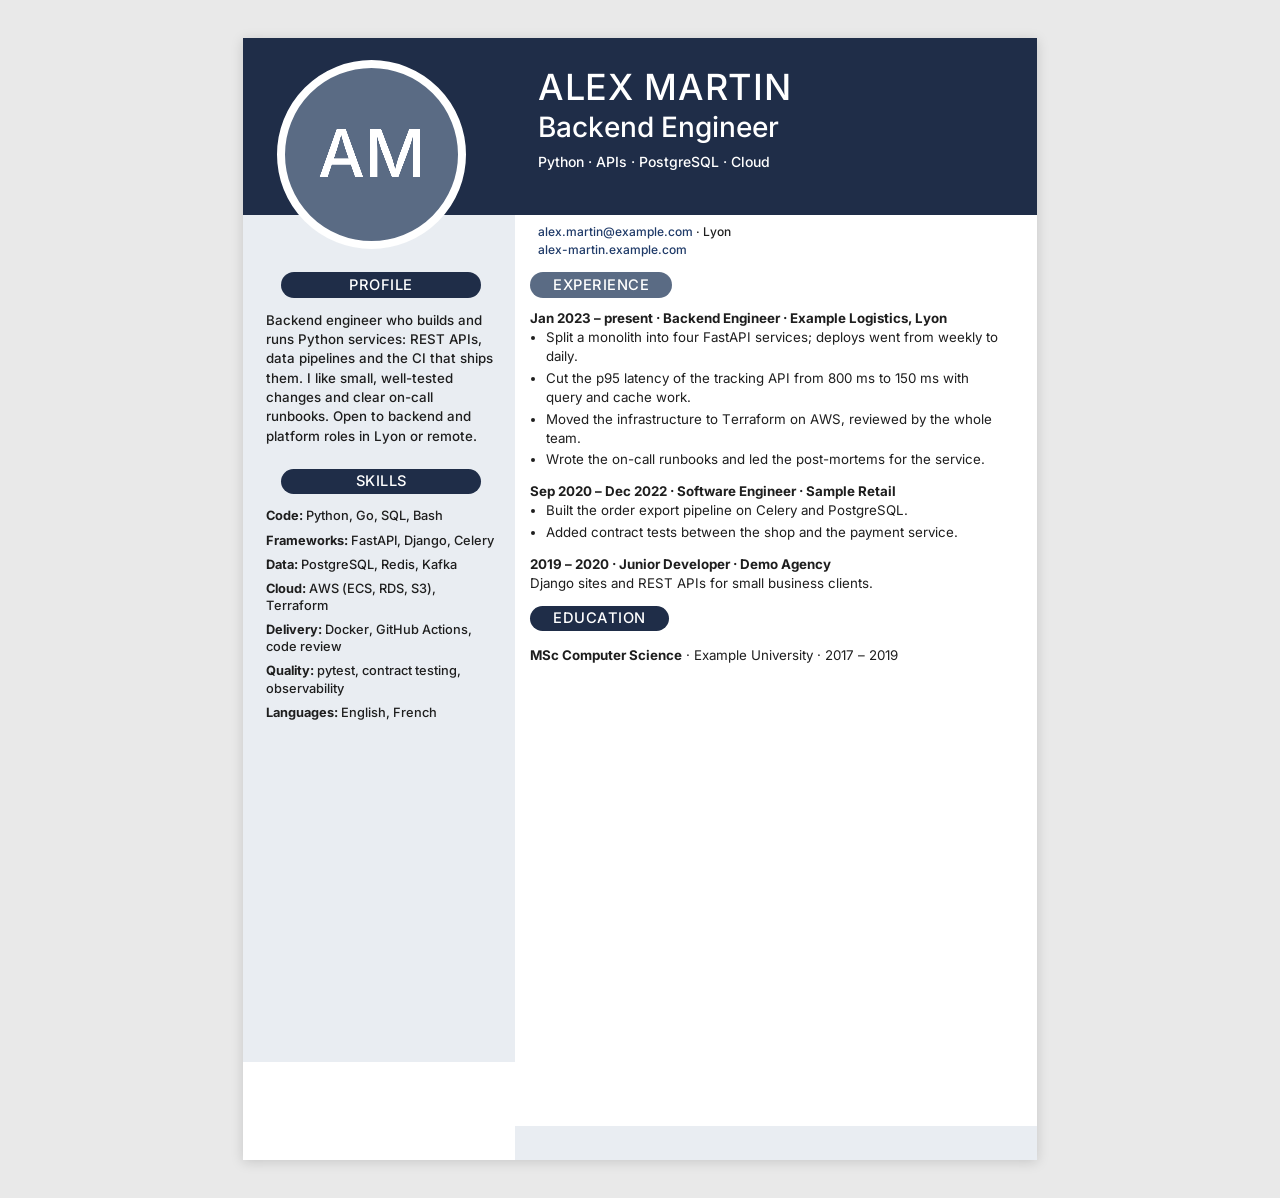
==== index.html @ bd5d2e33 "feat: CV generator with ATS checks and a private application board Co-Authored-By: Claude Opus 5.5 <" ====
<!doctype html>
<html lang="en">
<head>
<meta charset="utf-8">
<title>CV</title>
<style>
  @font-face { font-family: "InterCV"; font-weight: 400; src: url("fonts/inter-400.woff2") format("woff2"); unicode-range: U+0000-00FF, U+2013-2014, U+2190-2193, U+00B7; }
  @font-face { font-family: "InterCV"; font-weight: 400; src: url("fonts/inter-ext-400.woff2") format("woff2"); unicode-range: U+0100-024F, U+1E00-1EFF; }
  @font-face { font-family: "InterCV"; font-weight: 500; src: url("fonts/inter-500.woff2") format("woff2"); unicode-range: U+0000-00FF, U+2013-2014, U+2190-2193, U+00B7; }
  @font-face { font-family: "InterCV"; font-weight: 500; src: url("fonts/inter-ext-500.woff2") format("woff2"); unicode-range: U+0100-024F, U+1E00-1EFF; }
  @font-face { font-family: "InterCV"; font-weight: 700; src: url("fonts/inter-700.woff2") format("woff2"); unicode-range: U+0000-00FF, U+2013-2014, U+2190-2193, U+00B7; }
  @font-face { font-family: "InterCV"; font-weight: 700; src: url("fonts/inter-ext-700.woff2") format("woff2"); unicode-range: U+0100-024F, U+1E00-1EFF; }
  /* Layout only; colors come from themes/<theme>.css, picked by the profile. */
  :root { --side: 72mm; }
  @page { size: A4; margin: 0; }
  * { box-sizing: border-box; margin: 0; padding: 0; }
  html, body { background: #e9e9e9; }
  body { font-kerning: none; font-feature-settings: "kern" 0, "liga" 0, "calt" 0; text-rendering: optimizeSpeed; font-family: InterCV, "Helvetica Neue", sans-serif; color: var(--ink); -webkit-print-color-adjust: exact; print-color-adjust: exact; }

  .page { position: relative; width: 210mm; height: 297mm; margin: 10mm auto; background: #fff; overflow: hidden; box-shadow: 0 2px 12px rgba(0,0,0,.15); }

  /* Decorative shapes */
  .side-bg { position: absolute; left: 0; top: 30mm; width: var(--side); bottom: 26mm; background: var(--side-bg); border-radius: 0 0 22mm 0; }
  .header-bg { position: absolute; left: 0; top: 0; right: 0; height: 47mm; background: var(--header-bg); border-radius: 0 0 26mm 0; }
  .header-wave { position: absolute; left: 0; top: 40mm; width: 72mm; height: 16mm; background: var(--header-bg); border-radius: 0 0 50% 0; }
  .bottom-band { position: absolute; left: var(--side); right: 0; bottom: 0; height: 9mm; background: var(--side-bg); }

  .photo { position: absolute; left: 9mm; top: 6mm; width: 50mm; height: 50mm; border-radius: 50%; overflow: hidden; border: 2.2mm solid var(--photo-ring); background: var(--photo-ring); }
  .photo img { width: 100%; height: 100%; object-fit: cover; object-position: 50% 48%; transform: scale(1.16); }
  .photo.initials { background: var(--initials-bg); }
  .photo canvas { display: block; width: 100%; height: 100%; }

  .head { position: absolute; left: 78mm; top: 8mm; right: 10mm; color: var(--header-ink); }
  .head h1 { font-size: 27pt; font-weight: 500; letter-spacing: .5pt; line-height: 1.1; }
  .head h2 { font-size: 21pt; font-weight: 500; line-height: 1.2; margin-top: 1mm; }
  .head .tagline { font-size: 10.5pt; font-weight: 500; margin-top: 2mm; }

  .links { position: absolute; left: 78mm; top: 49mm; font-size: 9pt; font-weight: 500; line-height: 1.5; }
  .links a { color: var(--link); text-decoration: none; }

  .pill { display: inline-block; border-radius: 999px; padding: 1mm 6mm; font-size: 11pt; font-weight: 500; letter-spacing: .4pt; }
  .pill { background: var(--pill-bg); color: var(--pill-ink); }
  .pill.accent { background: var(--accent-bg); color: var(--accent-ink); }

  /* Columns: grid places the blocks, DOM order is the text order (profile, experience, skills) */
  .cols { position: absolute; left: 6mm; right: 8mm; top: 62mm; bottom: 12mm; display: grid; grid-template-columns: calc(var(--side) - 11mm) 1fr; grid-template-rows: auto minmax(0, 1fr); column-gap: 9mm; }

  /* Left column */
  .side { grid-column: 1; grid-row: 1; min-height: 0; color: var(--side-ink); }
  .side-skills { grid-row: 2; margin-bottom: 18mm; }
  .side .pill { display: block; text-align: center; margin: 0 4mm 3.5mm; }
  .side .profile { font-size: 10pt; font-weight: 500; line-height: 1.45; margin-bottom: 6mm; }
  .side .skills p { font-size: 9.6pt; font-weight: 500; line-height: 1.35; margin-bottom: 1.8mm; }
  .side .skills b { font-weight: 700; }


  /* Right column */
  .main { grid-column: 2; grid-row: 1 / 3; min-height: 0; display: flex; flex-direction: column; }
  .main .pill { align-self: flex-start; margin-bottom: 3mm; }
  .job { margin-bottom: 3.4mm; font-size: 10pt; line-height: 1.42; }
  .job .hd { font-weight: 700; }
  .job ul { margin-left: 4mm; }
  .job li { margin-bottom: .8mm; }
  .edu { margin-top: 1mm; font-size: 10pt; line-height: 1.42; }
  .edu p { margin-bottom: 1mm; }
  .edu b { font-weight: 700; }

  @media print { html, body { background: #fff; } .page { margin: 0; box-shadow: none; } }
  .load-error { position: absolute; top: 80mm; left: 15mm; right: 15mm; background: #fff; color: #d00; border: .6mm solid #d00; font: 500 11pt/1.5 InterCV, sans-serif; padding: 5mm; z-index: 10; white-space: pre-line; }
  .overflow-alert { position: absolute; top: 0; left: 0; right: 0; background: #d00; color: #fff; font: 700 12pt InterCV, sans-serif; padding: 2mm; text-align: center; z-index: 10; }
</style>
</head>
<body>
<div class="page" id="page">
  <div class="side-bg"></div>
  <div class="header-bg"></div>
  <div class="header-wave"></div>
  <div class="bottom-band"></div>
  <div class="photo" id="photo"></div>
  <div class="head"><h1 id="name"></h1><h2 id="headline"></h2><div class="tagline" id="tagline"></div></div>
  <div class="links" id="links"></div>
  <div class="cols">
    <section class="side">
      <span class="pill">PROFILE</span>
      <p class="profile" id="profile"></p>
    </section>
    <main class="main" id="main">
      <span class="pill accent">EXPERIENCE</span>
      <div id="experience"></div>
      <span class="pill">EDUCATION</span>
      <div class="edu" id="education"></div>
    </main>
    <aside class="side side-skills">
      <span class="pill">SKILLS</span>
      <div class="skills" id="skills"></div>
    </aside>
  </div>
</div>
<script>
  // index.html?profile=<id>&v=<variant> renders profiles/<id>/content.js with themes/<theme>.css.
  const params = new URLSearchParams(location.search);
  const id = params.get("profile") || "_template";
  const dir = "profiles/" + id + "/";
  const esc = (s) => s.replace(/&/g, "&amp;").replace(/</g, "&lt;");
  const DOT = " \u00b7 ";
  // Same result as Python's str.title(), which atscheck.py uses for Author and Title (names starting with an eszett or a digraph differ).
  const titleCase = (s) => s.toLowerCase().replace(/(^|[^\p{L}])(\p{L})/gu, (m, a, b) => a + b.toUpperCase());

  const load = (tag, attrs) => new Promise((ok, ko) => {
    const el = Object.assign(document.createElement(tag), attrs);
    el.onload = ok;
    el.onerror = ko;
    document.head.appendChild(el);
  });

  const fail = (msg) => {
    const e = document.createElement("div");
    e.className = "load-error";
    e.textContent = msg;
    document.getElementById("page").appendChild(e);
  };

  async function main() {
    const missing = `Profile "${id}" did not load: ${dir}content.js is missing or has an error.\n` +
      "Open index.html?profile=<id>&v=<variant>, where profiles/<id>/content.js sets window.PROFILE.";
    try { await load("script", { src: dir + "content.js" }); } catch (e) { return fail(missing); }
    const p = window.PROFILE;
    if (!p || !p.variants) return fail(missing);
    const variant = params.get("v") || Object.keys(p.variants)[0];
    const cv = p.variants[variant];
    if (!cv) return fail(`Variant "${variant}" is not in profile "${id}" (has ${Object.keys(p.variants).join(", ")}).`);
    try { await load("link", { rel: "stylesheet", href: "themes/" + p.theme + ".css" }); }
    catch (e) { return fail(`Theme "${p.theme}" did not load: themes/${p.theme}.css is missing.`); }
    try { render(p, cv); } catch (e) { fail(`Profile "${id}" has an error: ${e.message}`); }
  }

  function render(p, cv) {
    const author = titleCase(cv.name);
    document.documentElement.lang = p.lang || "en";
    document.title = author + " - " + cv.headline + " CV";
    renderPhoto(p.photo ? dir + p.photo : null, author);
    document.getElementById("name").textContent = cv.name;
    document.getElementById("headline").textContent = cv.headline;
    document.getElementById("tagline").textContent = cv.tagline.join(DOT);
    const mail = cv.contact.email ? `<a href="mailto:${cv.contact.email}">${esc(cv.contact.email)}</a>` : "";
    const line1 = [mail, cv.contact.city ? esc(cv.contact.city) : ""].filter(Boolean).join(DOT);
    const line2 = [cv.contact.linkedin, cv.contact.site].filter(Boolean)
      .map((l) => `<a href="${l.url}">${esc(l.label)}</a>`).join(DOT);
    document.getElementById("links").innerHTML = [line1, line2].filter(Boolean).map((l) => `<div>${l}</div>`).join("");
    document.getElementById("profile").textContent = cv.profile;
    document.getElementById("skills").innerHTML =
      cv.skills.map(([k, v]) => `<p><b>${esc(k)}:</b> ${esc(v)}</p>`).join("");
    document.getElementById("experience").innerHTML = cv.experience.map((j) => {
      const hd = `<div class="hd">${esc(j.dates)}${DOT}${esc(j.title)}${DOT}${esc(j.org)}</div>`;
      const body = j.items ? `<ul>${j.items.map((i) => `<li>${esc(i)}</li>`).join("")}</ul>` : `<div>${esc(j.text)}</div>`;
      return `<div class="job">${hd}${body}</div>`;
    }).join("");
    document.getElementById("education").innerHTML =
      cv.education.map((e) => `<p><b>${esc(e.title)}</b>${DOT}${esc(e.org)}${DOT}${esc(e.dates)}</p>`).join("");
    checkOverflow();
  }

  function renderPhoto(src, author) {
    const box = document.getElementById("photo");
    if (!src) return renderInitials(box, author);
    const img = Object.assign(document.createElement("img"), { src, alt: author });
    img.onerror = () => renderInitials(box, author);
    box.appendChild(img);
  }

  // Initials drawn on a canvas, so they print as an image and stay out of the ATS text.
  async function renderInitials(box, author) {
    const words = author.split(/\s+/).filter(Boolean);
    const text = (words[0][0] + (words.length > 1 ? words[words.length - 1][0] : "")).toUpperCase();
    const font = "500 230px InterCV, sans-serif";
    await document.fonts.load(font, text).catch(() => {});
    box.replaceChildren();
    box.classList.add("initials");
    const canvas = Object.assign(document.createElement("canvas"), { width: 600, height: 600 });
    const ctx = canvas.getContext("2d");
    ctx.fillStyle = getComputedStyle(box).getPropertyValue("--initials-ink").trim();
    ctx.font = font;
    ctx.textAlign = "center";
    ctx.textBaseline = "middle";
    ctx.fillText(text, 300, 310);
    canvas.setAttribute("aria-hidden", "true");
    box.appendChild(canvas);
  }

  // Flag any block that runs past its area, so a too-long text is visible before sending.
  function checkOverflow() {
    const over = [];
    const bottom = (el) => el.getBoundingClientRect().bottom;
    if (bottom(document.querySelector(".head")) > bottom(document.querySelector(".header-bg")) + 0.5) over.push("name/headline/tagline");
    const main = document.getElementById("main");
    if (main.scrollHeight > main.clientHeight + 1) over.push("experience/education");
    const side = document.querySelector(".side-skills");
    if (side.scrollHeight > side.clientHeight + 1) over.push("profile/skills");
    if (over.length) {
      const a = document.createElement("div");
      a.className = "overflow-alert";
      a.textContent = "OVERFLOW: " + over.join(", ") + " - shorten the text";
      document.getElementById("page").appendChild(a);
    }
  }

  main();
</script>
</body>
</html>
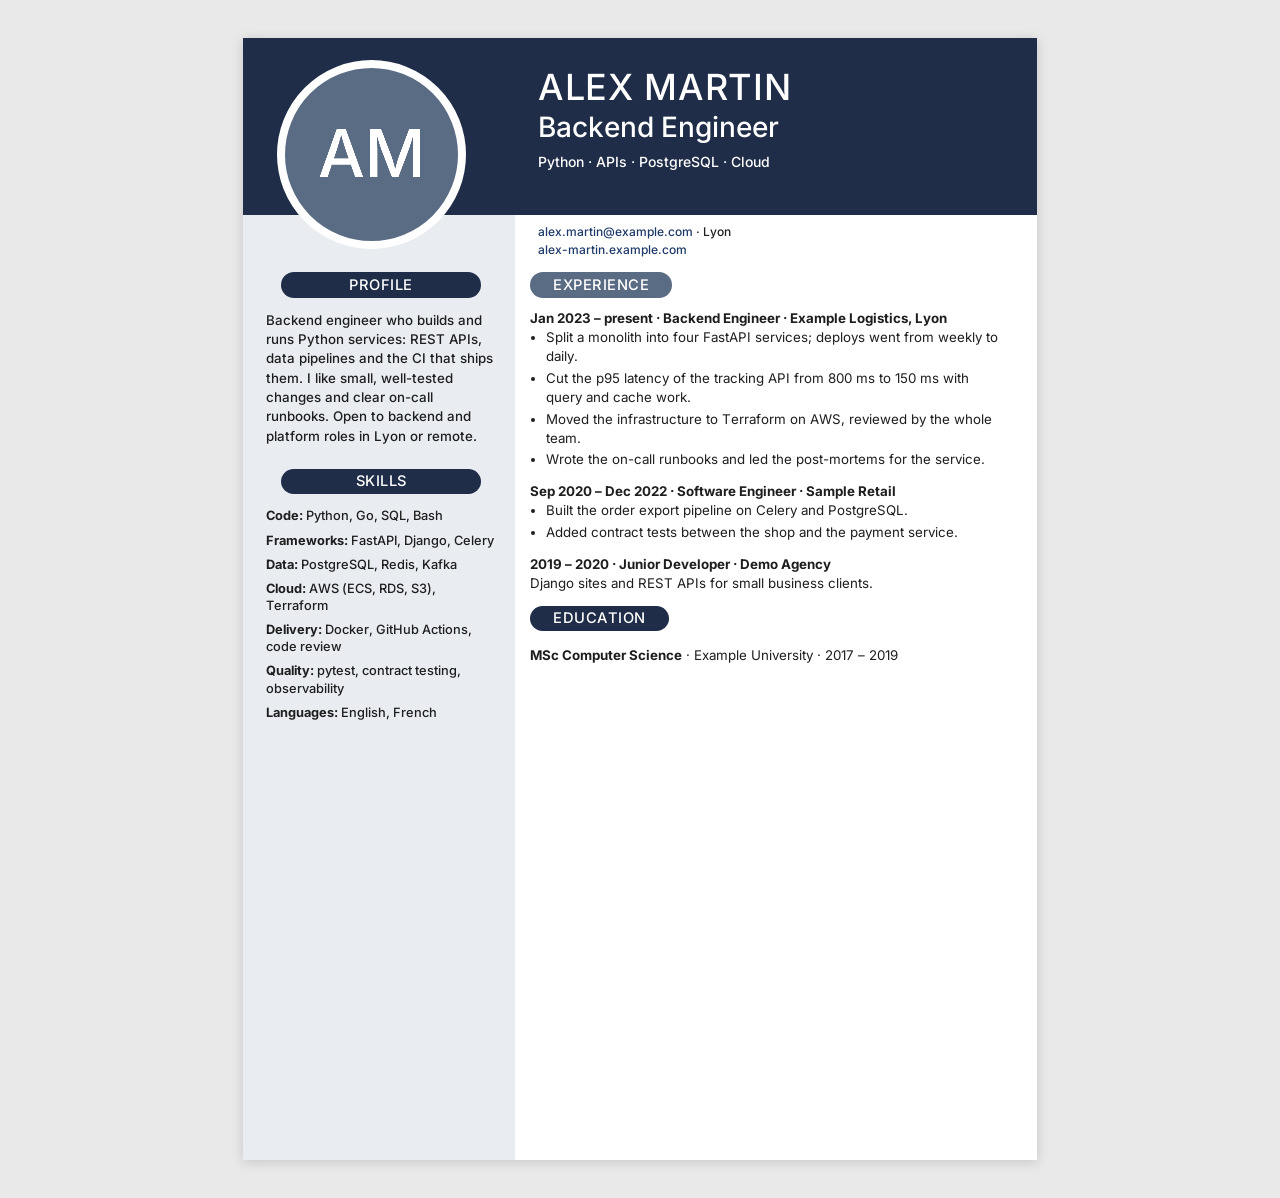
==== commit 491135bd: "feat: an interests block, a square side panel and a nord theme The side column gets a third row for " ====
--- a/index.html
+++ b/index.html
@@ -20,10 +20,9 @@
   .page { position: relative; width: 210mm; height: 297mm; margin: 10mm auto; background: #fff; overflow: hidden; box-shadow: 0 2px 12px rgba(0,0,0,.15); }
 
   /* Decorative shapes */
-  .side-bg { position: absolute; left: 0; top: 30mm; width: var(--side); bottom: 26mm; background: var(--side-bg); border-radius: 0 0 22mm 0; }
+  .side-bg { position: absolute; left: 0; top: 30mm; width: var(--side); bottom: 0; background: var(--side-bg); }
   .header-bg { position: absolute; left: 0; top: 0; right: 0; height: 47mm; background: var(--header-bg); border-radius: 0 0 26mm 0; }
   .header-wave { position: absolute; left: 0; top: 40mm; width: 72mm; height: 16mm; background: var(--header-bg); border-radius: 0 0 50% 0; }
-  .bottom-band { position: absolute; left: var(--side); right: 0; bottom: 0; height: 9mm; background: var(--side-bg); }
 
   .photo { position: absolute; left: 9mm; top: 6mm; width: 50mm; height: 50mm; border-radius: 50%; overflow: hidden; border: 2.2mm solid var(--photo-ring); background: var(--photo-ring); }
   .photo img { width: 100%; height: 100%; object-fit: cover; object-position: 50% 48%; transform: scale(1.16); }
@@ -42,12 +41,17 @@
   .pill { background: var(--pill-bg); color: var(--pill-ink); }
   .pill.accent { background: var(--accent-bg); color: var(--accent-ink); }
 
-  /* Columns: grid places the blocks, DOM order is the text order (profile, experience, skills) */
-  .cols { position: absolute; left: 6mm; right: 8mm; top: 62mm; bottom: 12mm; display: grid; grid-template-columns: calc(var(--side) - 11mm) 1fr; grid-template-rows: auto minmax(0, 1fr); column-gap: 9mm; }
+  /* The pill classes set display, so the hidden attribute needs the override to keep an empty block out of the PDF text. */
+  [hidden] { display: none !important; }
+
+  /* Columns: grid places the blocks, DOM order is the text order (profile, experience, skills, interests) */
+  .cols { position: absolute; left: 6mm; right: 8mm; top: 62mm; bottom: 12mm; display: grid; grid-template-columns: calc(var(--side) - 11mm) 1fr; grid-template-rows: auto minmax(0, 1fr) auto; column-gap: 9mm; }
 
   /* Left column */
   .side { grid-column: 1; grid-row: 1; min-height: 0; color: var(--side-ink); }
-  .side-skills { grid-row: 2; margin-bottom: 18mm; }
+  .side-skills { grid-row: 2; margin-bottom: 4mm; }
+  .side-extra { grid-row: 3; margin-bottom: 4mm; }
+  .side-extra .profile { margin-bottom: 0; }
   .side .pill { display: block; text-align: center; margin: 0 4mm 3.5mm; }
   .side .profile { font-size: 10pt; font-weight: 500; line-height: 1.45; margin-bottom: 6mm; }
   .side .skills p { font-size: 9.6pt; font-weight: 500; line-height: 1.35; margin-bottom: 1.8mm; }
@@ -55,7 +59,7 @@
 
 
   /* Right column */
-  .main { grid-column: 2; grid-row: 1 / 3; min-height: 0; display: flex; flex-direction: column; }
+  .main { grid-column: 2; grid-row: 1 / 4; min-height: 0; display: flex; flex-direction: column; }
   .main .pill { align-self: flex-start; margin-bottom: 3mm; }
   .job { margin-bottom: 3.4mm; font-size: 10pt; line-height: 1.42; }
   .job .hd { font-weight: 700; }
@@ -75,7 +79,6 @@
   <div class="side-bg"></div>
   <div class="header-bg"></div>
   <div class="header-wave"></div>
-  <div class="bottom-band"></div>
   <div class="photo" id="photo"></div>
   <div class="head"><h1 id="name"></h1><h2 id="headline"></h2><div class="tagline" id="tagline"></div></div>
   <div class="links" id="links"></div>
@@ -87,12 +90,18 @@
     <main class="main" id="main">
       <span class="pill accent">EXPERIENCE</span>
       <div id="experience"></div>
+      <span class="pill" id="projects-pill">PROJECTS</span>
+      <div id="projects"></div>
       <span class="pill">EDUCATION</span>
       <div class="edu" id="education"></div>
     </main>
     <aside class="side side-skills">
       <span class="pill">SKILLS</span>
       <div class="skills" id="skills"></div>
+    </aside>
+    <aside class="side side-extra" id="interests-block" hidden>
+      <span class="pill">INTERESTS</span>
+      <p class="profile" id="interests"></p>
     </aside>
   </div>
 </div>
@@ -150,13 +159,21 @@
     document.getElementById("profile").textContent = cv.profile;
     document.getElementById("skills").innerHTML =
       cv.skills.map(([k, v]) => `<p><b>${esc(k)}:</b> ${esc(v)}</p>`).join("");
-    document.getElementById("experience").innerHTML = cv.experience.map((j) => {
-      const hd = `<div class="hd">${esc(j.dates)}${DOT}${esc(j.title)}${DOT}${esc(j.org)}</div>`;
+    const interests = cv.interests;
+    document.getElementById("interests-block").hidden = !interests;
+    document.getElementById("interests").textContent = Array.isArray(interests) ? interests.join(DOT) : (interests || "");
+    // One block for a job and for a project: dates, title and org on one line, then bullets or a text.
+    const block = (j) => {
+      const hd = `<div class="hd">${[j.dates, j.title, j.org].filter(Boolean).map(esc).join(DOT)}</div>`;
       const body = j.items ? `<ul>${j.items.map((i) => `<li>${esc(i)}</li>`).join("")}</ul>` : `<div>${esc(j.text)}</div>`;
       return `<div class="job">${hd}${body}</div>`;
-    }).join("");
+    };
+    document.getElementById("experience").innerHTML = cv.experience.map(block).join("");
+    const projects = cv.projects || [];
+    document.getElementById("projects-pill").hidden = !projects.length;
+    document.getElementById("projects").innerHTML = projects.map(block).join("");
     document.getElementById("education").innerHTML =
-      cv.education.map((e) => `<p><b>${esc(e.title)}</b>${DOT}${esc(e.org)}${DOT}${esc(e.dates)}</p>`).join("");
+      cv.education.map((e) => `<p><b>${esc(e.title)}</b>${[e.org, e.dates].filter(Boolean).map((x) => DOT + esc(x)).join("")}</p>`).join("");
     checkOverflow();
   }
 
@@ -193,7 +210,7 @@
     const bottom = (el) => el.getBoundingClientRect().bottom;
     if (bottom(document.querySelector(".head")) > bottom(document.querySelector(".header-bg")) + 0.5) over.push("name/headline/tagline");
     const main = document.getElementById("main");
-    if (main.scrollHeight > main.clientHeight + 1) over.push("experience/education");
+    if (main.scrollHeight > main.clientHeight + 1) over.push("experience/projects/education");
     const side = document.querySelector(".side-skills");
     if (side.scrollHeight > side.clientHeight + 1) over.push("profile/skills");
     if (over.length) {
